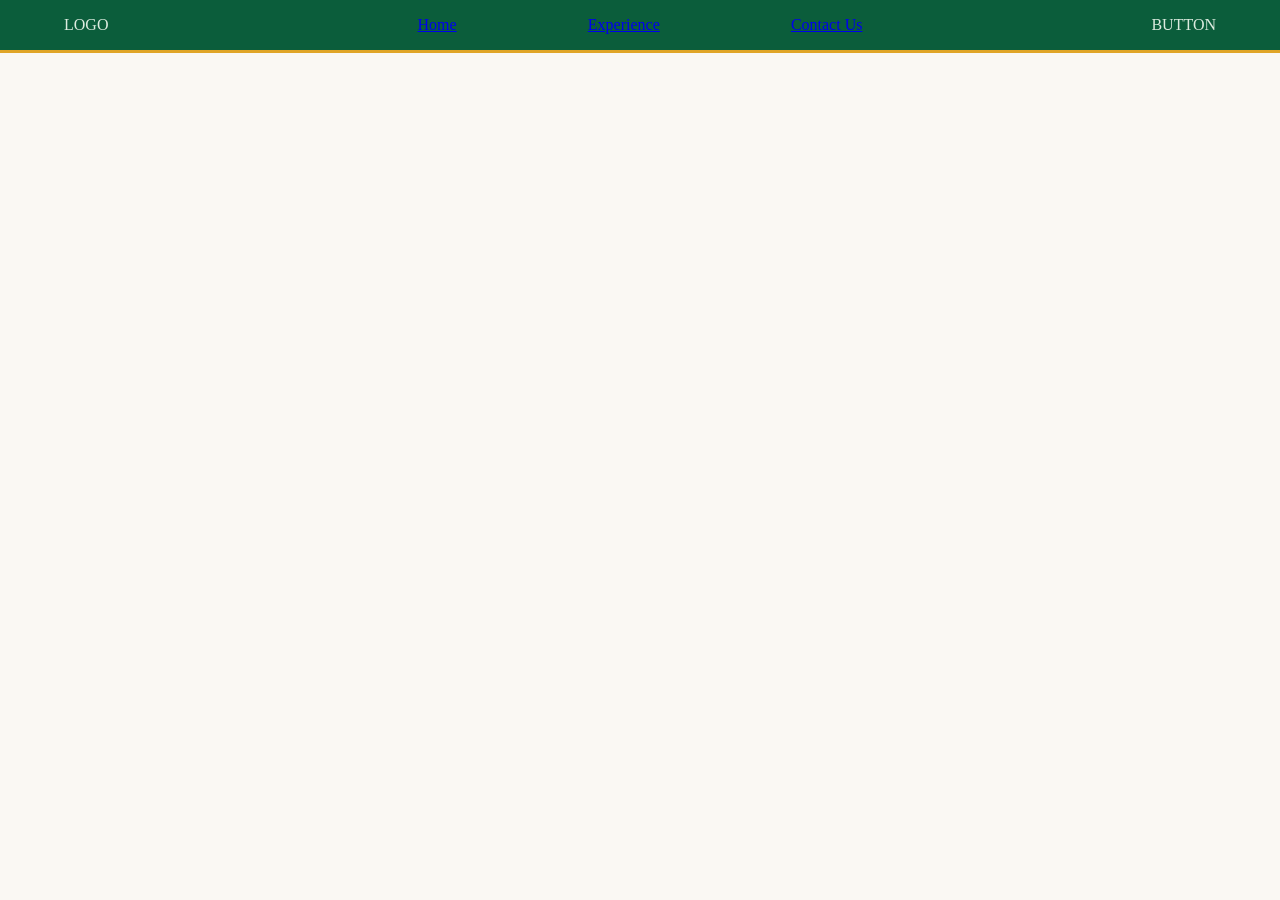
==== index.html @ cf0f407a "Initial commit" ====
<!DOCTYPE html>
<html lang="en">
<head>
	<meta charset="UTF-8">
	<meta name="viewport" content="width=device-width, initial-scale=1.0">
	<link rel="stylesheet" href="css/styles.css">
	<title>Emerald Travels</title>
</head>
<body>
    <header>
        <nav class="navbar">
            <div class="nav-logo">
                LOGO
            </div>
            <div class="nav-main">
                <div><a href="#">Home</a></div>
                <div><a href="experiences.html">Experience</a></div>
                <div><a href="contact.html">Contact Us</a></div>
            </div>
            <div class="nav-extra">
                BUTTON
            </div>
        </nav>
    </header>

    <main>
        <div class="main-container"></div>
    </main>

    <footer>

    </footer>
</body>
</html>
---- css/styles.css ----
:root {
    --color-primary:#0B5D3B;
    --color-secondary:#DCEBDF;
    --color-accent:#E0A526;
    --color-background:#FAF8F3;
    --color-text:#1F2A24;
}

html {
    color: var(--color-text);
}

body {
    margin: 0;
    min-height: 100vh;
    display: flex;
    flex-direction: column;
    background-color: var(--color-background);
}

main {
    flex: 1;
}

.navbar {
    display: flex;
    flex-direction: row;
    justify-content: space-between;
    background-color: var(--color-primary);
    color: var(--color-secondary);
    border-bottom: 0.2rem solid var(--color-accent);
    padding: 1rem 4rem !important;
}

.nav-logo {
    flex: 1;
}

.nav-main {
    display: flex;
    flex-direction: row;
    justify-content: space-around;
    flex: 2;
}

.nav-extra {
    display: flex;
    flex: 1;
    justify-content: flex-end;
}

.main-container {
    padding: 1rem 4rem;
}
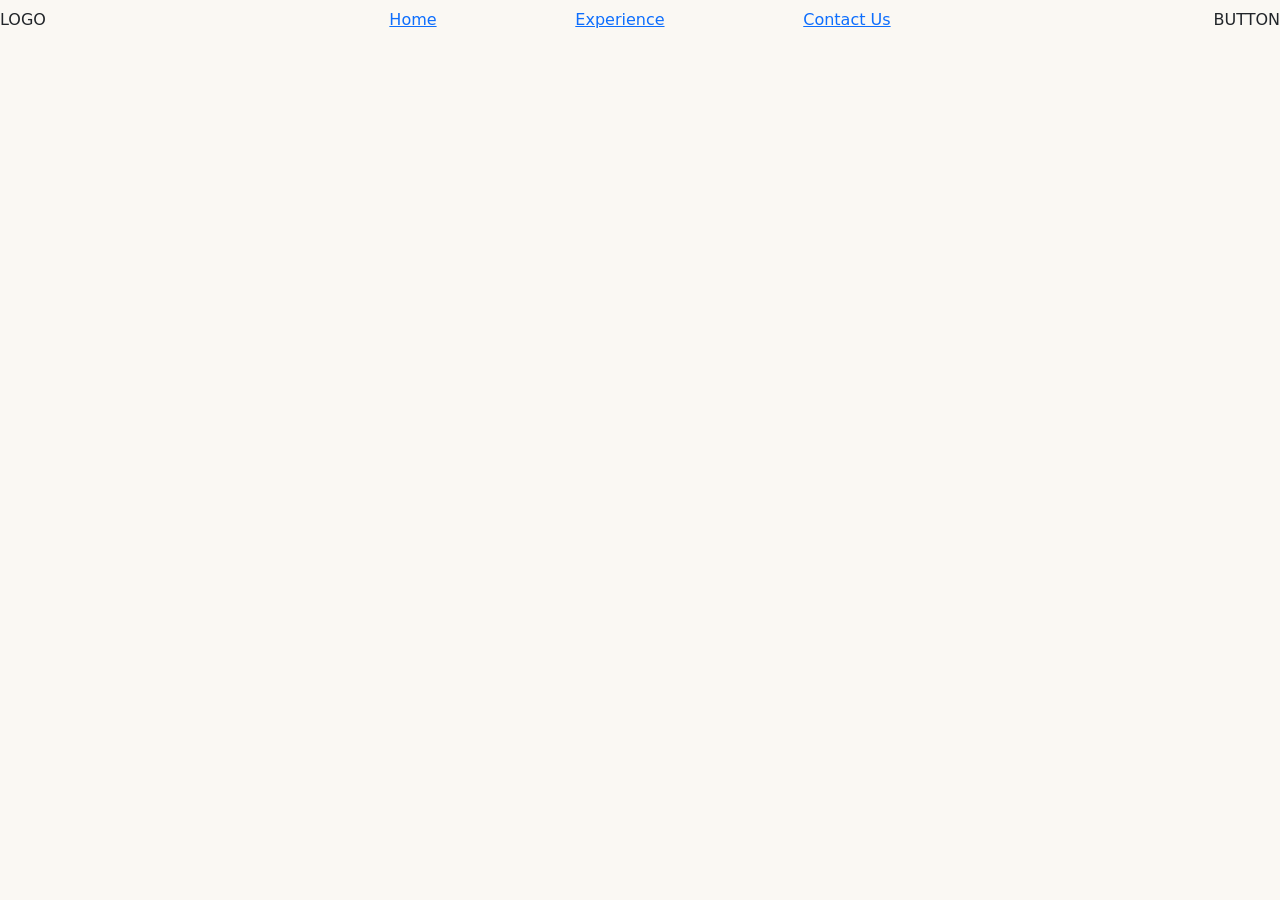
==== commit 8e63eb68: "experiences functionality done, working on contact" ====
--- a/index.html
+++ b/index.html
@@ -1,9 +1,13 @@
 <!DOCTYPE html>
 <html lang="en">
 <head>
-	<meta charset="UTF-8">
+    <meta charset="UTF-8">
 	<meta name="viewport" content="width=device-width, initial-scale=1.0">
-	<link rel="stylesheet" href="css/styles.css">
+	<link rel="stylesheet" href="css/bootstrap.min.css">
+    <link rel="stylesheet" href="css/styles.css">
+	<script src="js/experiences.js" defer></script>
+	<script src="js/bootstrap.min.js" defer></script>
+	<script src="js/main.js" defer></script>
 	<title>Emerald Travels</title>
 </head>
 <body>
@@ -13,7 +17,7 @@
                 LOGO
             </div>
             <div class="nav-main">
-                <div><a href="#">Home</a></div>
+                <div><a href="index.html">Home</a></div>
                 <div><a href="experiences.html">Experience</a></div>
                 <div><a href="contact.html">Contact Us</a></div>
             </div>
--- a/css/styles.css
+++ b/css/styles.css
@@ -22,14 +22,14 @@
     flex: 1;
 }
 
-.navbar {
+.site-nav {
     display: flex;
     flex-direction: row;
     justify-content: space-between;
     background-color: var(--color-primary);
     color: var(--color-secondary);
     border-bottom: 0.2rem solid var(--color-accent);
-    padding: 1rem 4rem !important;
+    padding: 1rem 4rem;
 }
 
 .nav-logo {
@@ -52,3 +52,51 @@
 .main-container {
     padding: 1rem 4rem;
 }
+
+#card-section {
+    display: grid;
+    grid-template-columns: repeat(auto-fill, minmax(18rem, 1fr));
+    gap: 1.5rem;
+}
+
+.experience-card {
+    border: none;
+    border-radius: 0.75rem;
+    overflow: hidden; 
+    border-bottom: 3px solid transparent;
+    box-shadow:
+        0 1px 2px rgba(11, 93, 59, 0.08),
+        0 4px 12px rgba(11, 93, 59, 0.08);
+    transition:
+        transform 250ms ease,
+        box-shadow 250ms ease,
+        border-bottom-color 250ms ease;
+}
+
+.experience-card:hover {
+    transform: translateY(-4px);
+    box-shadow:
+        0 4px 8px rgba(11, 93, 59, 0.10),
+        0 12px 20px rgba(11, 93, 59, 0.18);
+    border-bottom-color: var(--color-accent);
+}
+
+.experience-card img {
+    transition: transform 400ms ease;
+}
+
+.experience-card:hover img {
+    transform: scale(1.05);
+}
+
+@media (prefers-reduced-motion: reduce) {
+    .experience-card,
+    .experience-card img {
+        transition: none;
+    }
+
+    .experience-card:hover,
+    .experience-card:hover img {
+        transform: none;
+    }
+}
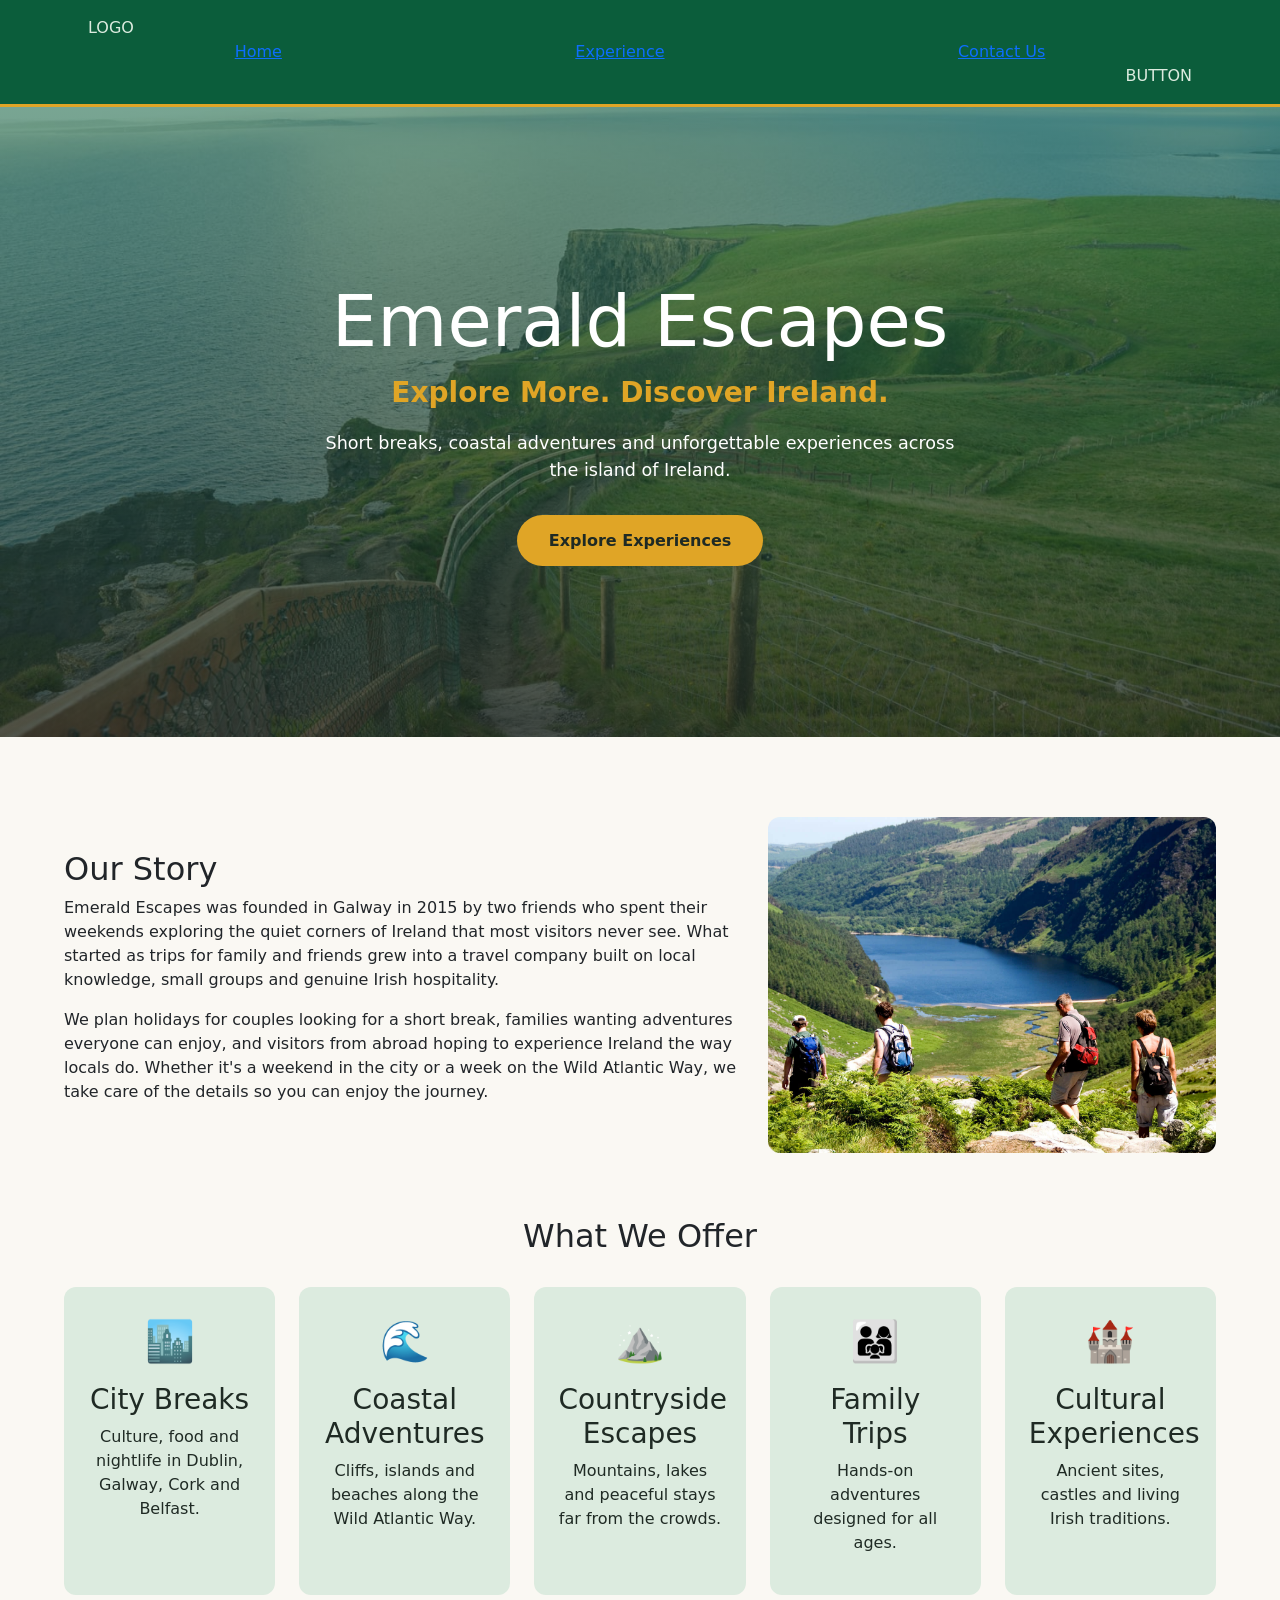
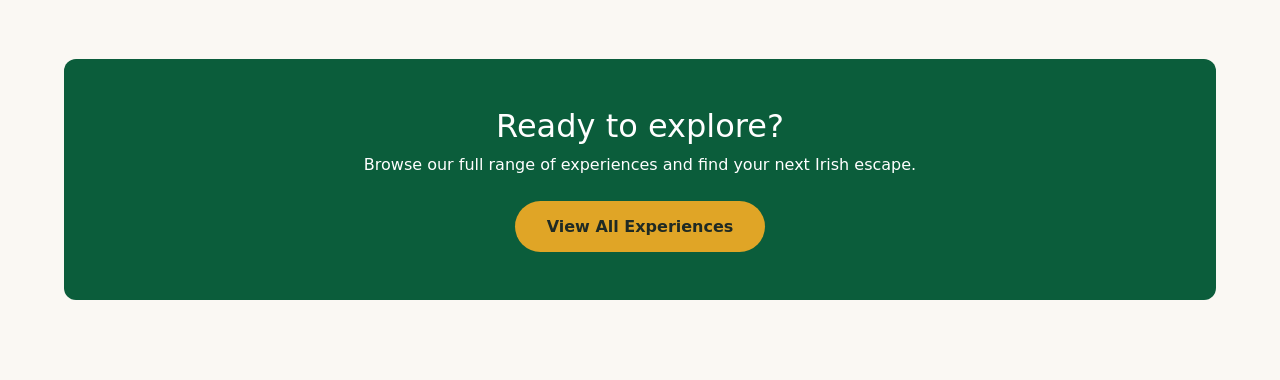
==== commit 5b46ea25: "Contact, home page and first css fixes" ====
--- a/index.html
+++ b/index.html
@@ -1,38 +1,113 @@
 <!DOCTYPE html>
 <html lang="en">
+
 <head>
     <meta charset="UTF-8">
-	<meta name="viewport" content="width=device-width, initial-scale=1.0">
-	<link rel="stylesheet" href="css/bootstrap.min.css">
+    <meta name="viewport" content="width=device-width, initial-scale=1.0">
+    <link rel="stylesheet" href="css/bootstrap.min.css">
     <link rel="stylesheet" href="css/styles.css">
-	<script src="js/experiences.js" defer></script>
-	<script src="js/bootstrap.min.js" defer></script>
-	<script src="js/main.js" defer></script>
-	<title>Emerald Travels</title>
+    <script src="js/bootstrap.min.js" defer></script>
+    <script src="js/main.js" defer></script>
+    <title>Emerald Travels</title>
 </head>
+
 <body>
     <header>
-        <nav class="navbar">
-            <div class="nav-logo">
-                LOGO
-            </div>
-            <div class="nav-main">
-                <div><a href="index.html">Home</a></div>
-                <div><a href="experiences.html">Experience</a></div>
-                <div><a href="contact.html">Contact Us</a></div>
-            </div>
-            <div class="nav-extra">
-                BUTTON
+        <nav class="site-nav">
+            <div class="width-container">
+                <div class="nav-logo">
+                    LOGO
+                </div>
+                <div class="nav-main">
+                    <div><a href="index.html">Home</a></div>
+                    <div><a href="experiences.html">Experience</a></div>
+                    <div><a href="contact.html">Contact Us</a></div>
+                </div>
+                <div class="nav-extra">
+                    BUTTON
+                </div>
             </div>
         </nav>
     </header>
 
     <main>
-        <div class="main-container"></div>
+        <section class="hero">
+            <img src="images/hero/hero.jpg" class="hero-image"
+                alt="Green hills rolling down to the Atlantic coast on a sunny day in the west of Ireland">
+
+            <div class="hero-content">
+                <h1>Emerald Escapes</h1>
+                <p class="hero-tagline">Explore More. Discover Ireland.</p>
+                <p class="hero-subtitle">
+                    Short breaks, coastal adventures and unforgettable experiences across the island of Ireland.
+                </p>
+                <a href="experiences.html" class="btn-accent">Explore Experiences</a>
+            </div>
+        </section>
+
+        <div class="width-container main-container">
+
+            <section class="about">
+                <div class="about-text">
+                    <h2>Our Story</h2>
+                    <p>
+                        Emerald Escapes was founded in Galway in 2015 by two friends who spent their
+                        weekends exploring the quiet corners of Ireland that most visitors never see.
+                        What started as trips for family and friends grew into a travel company built on
+                        local knowledge, small groups and genuine Irish hospitality.
+                    </p>
+                    <p>
+                        We plan holidays for couples looking for a short break, families wanting
+                        adventures everyone can enjoy, and visitors from abroad hoping to experience
+                        Ireland the way locals do. Whether it's a weekend in the city or a week on the
+                        Wild Atlantic Way, we take care of the details so you can enjoy the journey.
+                    </p>
+                </div>
+                <img src="images/home/about.jpg" class="about-image"
+                    alt="A small group of walkers on a guided hike through the Wicklow Mountains">
+            </section>
+
+            <section class="offer">
+                <h2>What We Offer</h2>
+                <div class="offer-grid">
+                    <a href="experiences.html?category=city" class="offer-item">
+                        <span class="offer-icon" aria-hidden="true">🏙️</span>
+                        <h3>City Breaks</h3>
+                        <p>Culture, food and nightlife in Dublin, Galway, Cork and Belfast.</p>
+                    </a>
+                    <a href="experiences.html?category=coastal" class="offer-item">
+                        <span class="offer-icon" aria-hidden="true">🌊</span>
+                        <h3>Coastal Adventures</h3>
+                        <p>Cliffs, islands and beaches along the Wild Atlantic Way.</p>
+                    </a>
+                    <a href="experiences.html?category=countryside" class="offer-item">
+                        <span class="offer-icon" aria-hidden="true">⛰️</span>
+                        <h3>Countryside Escapes</h3>
+                        <p>Mountains, lakes and peaceful stays far from the crowds.</p>
+                    </a>
+                    <a href="experiences.html?category=family" class="offer-item">
+                        <span class="offer-icon" aria-hidden="true">👨‍👩‍👧</span>
+                        <h3>Family Trips</h3>
+                        <p>Hands-on adventures designed for all ages.</p>
+                    </a>
+                    <a href="experiences.html?category=cultural" class="offer-item">
+                        <span class="offer-icon" aria-hidden="true">🏰</span>
+                        <h3>Cultural Experiences</h3>
+                        <p>Ancient sites, castles and living Irish traditions.</p>
+                    </a>
+                </div>
+            </section>
+
+            <section class="cta">
+                <h2>Ready to explore?</h2>
+                <p>Browse our full range of experiences and find your next Irish escape.</p>
+                <a href="experiences.html" class="btn-accent">View All Experiences</a>
+            </section>
+        </div>
     </main>
-
     <footer>
 
     </footer>
 </body>
-</html>
+
+</html>
--- a/css/styles.css
+++ b/css/styles.css
@@ -20,6 +20,13 @@
 
 main {
     flex: 1;
+}
+
+.width-container {
+    width: 100%;
+    max-width: 80rem;
+    margin-inline: auto;
+    padding-inline: 1.5rem;
 }
 
 .site-nav {
@@ -99,4 +106,152 @@
     .experience-card:hover img {
         transform: none;
     }
+}
+
+.hero {
+    position: relative;
+    min-height: 70vh;
+    display: flex;
+    align-items: center;
+    justify-content: center;
+    text-align: center;
+    padding: 4rem 1.5rem;
+    overflow: hidden;
+    color: #ffffff;
+}
+
+.hero-image {
+    position: absolute;
+    inset: 0;
+    width: 100%;
+    height: 100%;
+    object-fit: cover;
+    z-index: 0;
+}
+
+.hero::before {
+    content: "";
+    position: absolute;
+    inset: 0;
+    background: linear-gradient(
+        to bottom,
+        rgba(11, 93, 59, 0.55),
+        rgba(31, 42, 36, 0.75)
+    );
+    z-index: 1;
+}
+
+.hero-content {
+    position: relative;
+    z-index: 2;
+    max-width: 40rem;
+}
+
+.hero h1 {
+    font-size: clamp(2.5rem, 6vw, 4.5rem);
+    margin-bottom: 0.5rem;
+}
+
+.hero-tagline {
+    font-size: clamp(1.25rem, 3vw, 1.75rem);
+    font-weight: 600;
+    color: var(--color-accent);
+    margin-bottom: 1rem;
+}
+
+.hero-subtitle {
+    font-size: 1.1rem;
+    margin-bottom: 2rem;
+}
+
+.btn-accent {
+    display: inline-block;
+    padding: 0.85rem 2rem;
+    background-color: var(--color-accent);
+    color: var(--color-text);
+    font-weight: 600;
+    text-decoration: none;
+    border-radius: 2rem;
+    transition: transform 200ms ease, box-shadow 200ms ease;
+}
+
+.btn-accent:hover {
+    transform: translateY(-2px);
+    box-shadow: 0 6px 16px rgba(0, 0, 0, 0.25);
+}
+
+.btn-accent:focus-visible {
+    outline: 3px solid #ffffff;
+    outline-offset: 3px;
+}
+
+.about,
+.offer,
+.cta {
+    margin: 4rem 0;
+}
+
+.about {
+    display: grid;
+    grid-template-columns: 1fr;
+    gap: 2rem;
+    align-items: center;
+}
+
+@media (min-width: 768px) {
+    .about {
+        grid-template-columns: 3fr 2fr;
+    }
+}
+
+.about-image {
+    width: 100%;
+    aspect-ratio: 4 / 3;
+    object-fit: cover;
+    border-radius: 0.75rem;
+}
+
+.offer h2 {
+    text-align: center;
+    margin-bottom: 2rem;
+}
+
+.offer-grid {
+    display: grid;
+    grid-template-columns: repeat(auto-fit, minmax(12rem, 1fr));
+    gap: 1.5rem;
+}
+
+.offer-item {
+    display: block;
+    padding: 1.5rem;
+    text-align: center;
+    background-color: var(--color-secondary);
+    color: var(--color-text);
+    text-decoration: none;
+    border-radius: 0.75rem;
+    transition: transform 250ms ease, box-shadow 250ms ease;
+}
+
+.offer-item:hover {
+    transform: translateY(-4px);
+    box-shadow: 0 12px 28px rgba(11, 93, 59, 0.18);
+}
+
+.offer-icon {
+    display: block;
+    font-size: 2.5rem;
+    margin-bottom: 0.75rem;
+}
+
+.cta {
+    padding: 3rem 1.5rem;
+    text-align: center;
+    background-color: var(--color-primary);
+    color: #ffffff;
+    border-radius: 0.75rem;
+}
+
+.cta p {
+    margin-bottom: 1.5rem;
 }
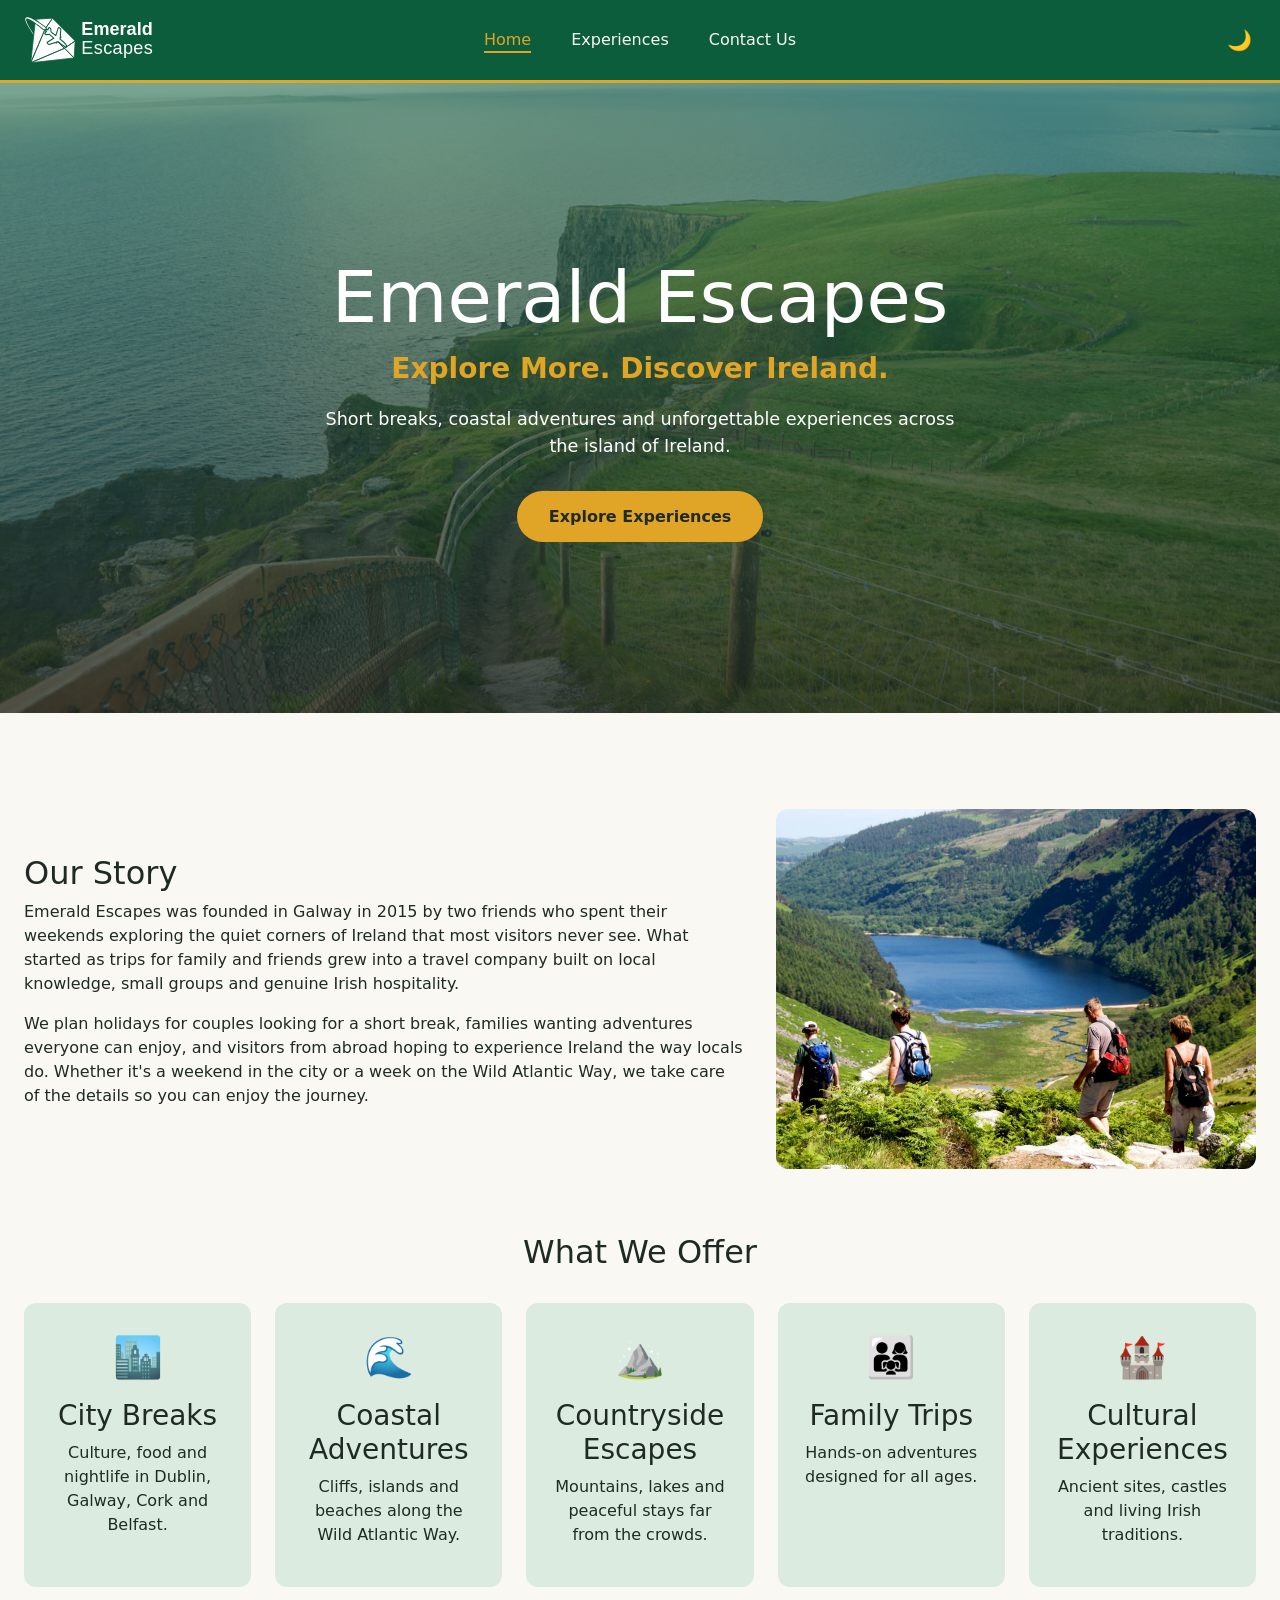
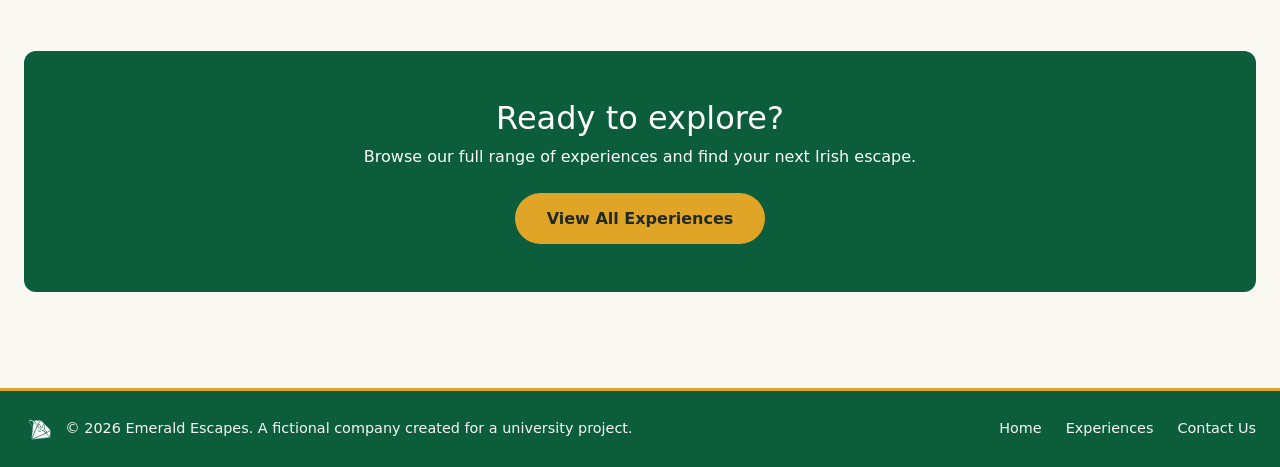
==== commit 1bf569d5: "finished project" ====
--- a/index.html
+++ b/index.html
@@ -1,113 +1,196 @@
-<!DOCTYPE html>
+<!doctype html>
 <html lang="en">
+    <head>
+        <meta charset="UTF-8" />
+        <meta name="viewport" content="width=device-width, initial-scale=1.0" />
+        <link rel="icon" type="image/svg" href="images/emerald-escapes-icon.svg">
+        <link rel="stylesheet" href="css/bootstrap.min.css" />
+        <link rel="stylesheet" href="css/styles.css" />
+        <script src="js/bootstrap.min.js" defer></script>
+        <script src="js/main.js" defer></script>
+        <title>Emerald Travels</title>
+    </head>
 
-<head>
-    <meta charset="UTF-8">
-    <meta name="viewport" content="width=device-width, initial-scale=1.0">
-    <link rel="stylesheet" href="css/bootstrap.min.css">
-    <link rel="stylesheet" href="css/styles.css">
-    <script src="js/bootstrap.min.js" defer></script>
-    <script src="js/main.js" defer></script>
-    <title>Emerald Travels</title>
-</head>
+    <body>
+        <header class="site-header">
+            <nav class="site-nav" aria-label="Main navigation">
+                <div class="width-container nav-inner">
+                    <a href="index.html" class="nav-logo">
+                        <!-- Full logo on larger screens, icon only on small screens-->
+                        <img src="images/home/emerald-escapes-logo-white.svg" class="logo-full" alt="Emerald Escapes home">
+                        <img src="images/home/emerald-escapes-icon-white.svg" class="logo-icon" alt="Emerald Escapes home">
+                    </a>                    <ul class="nav-main" id="nav-main">
+                        <li>
+                            <a href="index.html" aria-current="page">Home</a>
+                        </li>
+                        <li><a href="experiences.html">Experiences</a></li>
+                        <li><a href="contact.html">Contact Us</a></li>
+                    </ul>
+                    <div class="nav-extra">
+                        <button
+                            type="button"
+                            class="theme-toggle"
+                            aria-label="Switch to dark mode"
+                        >
+                            🌙
+                        </button>
+                        <button
+                            type="button"
+                            class="nav-toggle"
+                            aria-label="Open menu"
+                            aria-controls="nav-main"
+                            aria-expanded="false"
+                        >
+                            <span></span>
+                            <span></span>
+                            <span></span>
+                        </button>
+                    </div>
+                </div>
+            </nav>
+        </header>
 
-<body>
-    <header>
-        <nav class="site-nav">
-            <div class="width-container">
-                <div class="nav-logo">
-                    LOGO
-                </div>
-                <div class="nav-main">
-                    <div><a href="index.html">Home</a></div>
-                    <div><a href="experiences.html">Experience</a></div>
-                    <div><a href="contact.html">Contact Us</a></div>
-                </div>
-                <div class="nav-extra">
-                    BUTTON
-                </div>
-            </div>
-        </nav>
-    </header>
+        <main>
+            <section class="hero">
+                <img
+                    src="images/hero/hero.jpg"
+                    class="hero-image"
+                    alt="Green hills rolling down to the Atlantic coast on a sunny day in the west of Ireland"
+                />
 
-    <main>
-        <section class="hero">
-            <img src="images/hero/hero.jpg" class="hero-image"
-                alt="Green hills rolling down to the Atlantic coast on a sunny day in the west of Ireland">
-
-            <div class="hero-content">
-                <h1>Emerald Escapes</h1>
-                <p class="hero-tagline">Explore More. Discover Ireland.</p>
-                <p class="hero-subtitle">
-                    Short breaks, coastal adventures and unforgettable experiences across the island of Ireland.
-                </p>
-                <a href="experiences.html" class="btn-accent">Explore Experiences</a>
-            </div>
-        </section>
-
-        <div class="width-container main-container">
-
-            <section class="about">
-                <div class="about-text">
-                    <h2>Our Story</h2>
-                    <p>
-                        Emerald Escapes was founded in Galway in 2015 by two friends who spent their
-                        weekends exploring the quiet corners of Ireland that most visitors never see.
-                        What started as trips for family and friends grew into a travel company built on
-                        local knowledge, small groups and genuine Irish hospitality.
+                <div class="hero-content">
+                    <h1>Emerald Escapes</h1>
+                    <p class="hero-tagline">Explore More. Discover Ireland.</p>
+                    <p class="hero-subtitle">
+                        Short breaks, coastal adventures and unforgettable
+                        experiences across the island of Ireland.
                     </p>
-                    <p>
-                        We plan holidays for couples looking for a short break, families wanting
-                        adventures everyone can enjoy, and visitors from abroad hoping to experience
-                        Ireland the way locals do. Whether it's a weekend in the city or a week on the
-                        Wild Atlantic Way, we take care of the details so you can enjoy the journey.
-                    </p>
-                </div>
-                <img src="images/home/about.jpg" class="about-image"
-                    alt="A small group of walkers on a guided hike through the Wicklow Mountains">
-            </section>
-
-            <section class="offer">
-                <h2>What We Offer</h2>
-                <div class="offer-grid">
-                    <a href="experiences.html?category=city" class="offer-item">
-                        <span class="offer-icon" aria-hidden="true">🏙️</span>
-                        <h3>City Breaks</h3>
-                        <p>Culture, food and nightlife in Dublin, Galway, Cork and Belfast.</p>
-                    </a>
-                    <a href="experiences.html?category=coastal" class="offer-item">
-                        <span class="offer-icon" aria-hidden="true">🌊</span>
-                        <h3>Coastal Adventures</h3>
-                        <p>Cliffs, islands and beaches along the Wild Atlantic Way.</p>
-                    </a>
-                    <a href="experiences.html?category=countryside" class="offer-item">
-                        <span class="offer-icon" aria-hidden="true">⛰️</span>
-                        <h3>Countryside Escapes</h3>
-                        <p>Mountains, lakes and peaceful stays far from the crowds.</p>
-                    </a>
-                    <a href="experiences.html?category=family" class="offer-item">
-                        <span class="offer-icon" aria-hidden="true">👨‍👩‍👧</span>
-                        <h3>Family Trips</h3>
-                        <p>Hands-on adventures designed for all ages.</p>
-                    </a>
-                    <a href="experiences.html?category=cultural" class="offer-item">
-                        <span class="offer-icon" aria-hidden="true">🏰</span>
-                        <h3>Cultural Experiences</h3>
-                        <p>Ancient sites, castles and living Irish traditions.</p>
-                    </a>
+                    <a href="experiences.html" class="btn-accent"
+                        >Explore Experiences</a
+                    >
                 </div>
             </section>
 
-            <section class="cta">
-                <h2>Ready to explore?</h2>
-                <p>Browse our full range of experiences and find your next Irish escape.</p>
-                <a href="experiences.html" class="btn-accent">View All Experiences</a>
-            </section>
-        </div>
-    </main>
-    <footer>
+            <div class="width-container main-container">
+                <section class="about">
+                    <div class="about-text">
+                        <h2>Our Story</h2>
+                        <p>
+                            Emerald Escapes was founded in Galway in 2015 by two
+                            friends who spent their weekends exploring the quiet
+                            corners of Ireland that most visitors never see.
+                            What started as trips for family and friends grew
+                            into a travel company built on local knowledge,
+                            small groups and genuine Irish hospitality.
+                        </p>
+                        <p>
+                            We plan holidays for couples looking for a short
+                            break, families wanting adventures everyone can
+                            enjoy, and visitors from abroad hoping to experience
+                            Ireland the way locals do. Whether it's a weekend in
+                            the city or a week on the Wild Atlantic Way, we take
+                            care of the details so you can enjoy the journey.
+                        </p>
+                    </div>
+                    <img
+                        src="images/home/about.jpg"
+                        class="about-image"
+                        alt="A small group of walkers on a guided hike through the Wicklow Mountains"
+                    />
+                </section>
 
-    </footer>
-</body>
+                <section class="offer">
+                    <h2>What We Offer</h2>
+                    <div class="offer-grid">
+                        <a
+                            href="experiences.html?category=city"
+                            class="offer-item"
+                        >
+                            <span class="offer-icon" aria-hidden="true"
+                                >🏙️</span
+                            >
+                            <h3>City Breaks</h3>
+                            <p>
+                                Culture, food and nightlife in Dublin, Galway,
+                                Cork and Belfast.
+                            </p>
+                        </a>
+                        <a
+                            href="experiences.html?category=coastal"
+                            class="offer-item"
+                        >
+                            <span class="offer-icon" aria-hidden="true"
+                                >🌊</span
+                            >
+                            <h3>Coastal Adventures</h3>
+                            <p>
+                                Cliffs, islands and beaches along the Wild
+                                Atlantic Way.
+                            </p>
+                        </a>
+                        <a
+                            href="experiences.html?category=countryside"
+                            class="offer-item"
+                        >
+                            <span class="offer-icon" aria-hidden="true"
+                                >⛰️</span
+                            >
+                            <h3>Countryside Escapes</h3>
+                            <p>
+                                Mountains, lakes and peaceful stays far from the
+                                crowds.
+                            </p>
+                        </a>
+                        <a
+                            href="experiences.html?category=family"
+                            class="offer-item"
+                        >
+                            <span class="offer-icon" aria-hidden="true"
+                                >👨‍👩‍👧</span
+                            >
+                            <h3>Family Trips</h3>
+                            <p>Hands-on adventures designed for all ages.</p>
+                        </a>
+                        <a
+                            href="experiences.html?category=cultural"
+                            class="offer-item"
+                        >
+                            <span class="offer-icon" aria-hidden="true"
+                                >🏰</span
+                            >
+                            <h3>Cultural Experiences</h3>
+                            <p>
+                                Ancient sites, castles and living Irish
+                                traditions.
+                            </p>
+                        </a>
+                    </div>
+                </section>
 
-</html>+                <section class="cta">
+                    <h2>Ready to explore?</h2>
+                    <p>
+                        Browse our full range of experiences and find your next
+                        Irish escape.
+                    </p>
+                    <a href="experiences.html" class="btn-accent"
+                        >View All Experiences</a
+                    >
+                </section>
+            </div>
+        </main>
+        <footer class="site-footer">
+            <div class="width-container footer-inner">
+                <div class="footer-brand">
+                    <img src="images/home/emerald-escapes-icon-white.svg" class="footer-icon" alt="">
+                    <p>&copy; 2026 Emerald Escapes. A fictional company created for a university project.</p>
+                </div>
+                <ul class="footer-links">
+                    <li><a href="index.html">Home</a></li>
+                    <li><a href="experiences.html">Experiences</a></li>
+                    <li><a href="contact.html">Contact Us</a></li>
+                </ul>
+            </div>
+        </footer>
+    </body>
+</html>
--- a/css/styles.css
+++ b/css/styles.css
@@ -2,12 +2,31 @@
     --color-primary:#0B5D3B;
     --color-secondary:#DCEBDF;
     --color-accent:#E0A526;
+
     --color-background:#FAF8F3;
     --color-text:#1F2A24;
-}
-
-html {
-    color: var(--color-text);
+    --color-text-muted: #5B6B62;
+    --color-price: #0B5D3B;
+    --color-surface:#FFFFFF;
+
+    --color-on-primary:#FAF8F3;
+    --color-on-accent:#1F2A24;
+
+    --color-error: #C0392B;
+}
+
+[data-theme="dark"] {
+    --color-primary: #0A3D28;
+    --color-secondary: #1E2D25;
+    --color-accent: #E3B04B;
+
+    --color-background: #121A16;
+    --color-text: #E6EDE8;
+    --color-text-muted: #A3B3AA;
+    --color-price: #E3B04B;
+    --color-surface:#18231E;
+
+    --color-error: #F08A7E;
 }
 
 body {
@@ -16,6 +35,8 @@
     display: flex;
     flex-direction: column;
     background-color: var(--color-background);
+    color: var(--color-text);
+    transition: background-color 300ms ease, color 300ms ease;
 }
 
 main {
@@ -29,35 +50,260 @@
     padding-inline: 1.5rem;
 }
 
+/* ------ Navbar styling ------ */
+
+.site-header {
+    position: sticky;
+    top: 0;
+    z-index: 999;
+}
+
+.site-header.scrolled .nav-inner {
+    padding-block: 0.5rem;
+}
+
+.site-header.scrolled .nav-logo img {
+    height: 2.25rem;
+}
+
 .site-nav {
-    display: flex;
-    flex-direction: row;
+    position: relative;
+    background-color: var(--color-primary);
+    border-bottom: 0.2rem solid var(--color-accent);
+}
+
+.nav-inner {
+    display: flex;
+    align-items: center;
+    padding-block: 1rem;
+    transition: padding-block 250ms ease;
+}
+
+.nav-logo {
+    color: var(--color-on-primary);
+    transition: font-size 250ms ease;
+}
+
+.nav-logo img {
+    height: 3rem;
+    width: auto;
+    transition: height 250ms ease;
+}
+
+.logo-icon {
+    display: none;
+}
+
+@media (max-width: 768px) {
+    .logo-full {
+        display: none;
+    }
+
+    .logo-icon {
+        display: block;
+    }
+}
+
+.nav-logo,
+.nav-extra {
+    flex: 1;
+}
+
+.nav-main {
+    flex: none;
+    display: flex;
+    gap: 2.5rem;
+    list-style: none;
+    margin: 0;
+    padding: 0;
+}
+
+.nav-main a {
+    position: relative;
+    color: var(--color-on-primary);
+    text-decoration: none;
+    font-weight: 500;
+    padding-block: 0.25rem;
+}
+
+.nav-main a::after {
+    content: "";
+    position: absolute;
+    left: 0;
+    right: 0;
+    bottom: 0;
+    height: 2px;
+    background-color: var(--color-accent);
+    transform: scaleX(0);
+    transition: transform 250ms ease;
+}
+
+/* Expanding underline bar with accent colour on hovering a nav link */
+.nav-main a:hover::after,
+.nav-main a:focus-visible::after,
+.nav-main a[aria-current="page"]::after {
+    transform: scaleX(1);
+}
+
+.nav-main a[aria-current="page"] {
+    color: var(--color-accent);
+}
+
+.nav-extra {
+    display: flex;
+    justify-content: flex-end;
+    align-items: center;
+    gap: 1rem;
+}
+
+/* Styling for nav hamburger menu (mobile-only) and theme toggle */
+.theme-toggle,
+.nav-toggle {
+    background: none;
+    border: none;
+    cursor: pointer;
+    padding: 0.25rem;
+    font-size: 1.25rem;
+}
+
+.nav-toggle {
+    display: none;
+    flex-direction: column;
+    gap: 5px;
+}
+
+.nav-toggle span {
+    display: block;
+    width: 24px;
+    height: 2px;
+    background-color:var(--color-on-primary);
+}
+
+
+/* Media query for mobile devices */
+@media (max-width: 768px) {
+    .nav-toggle {
+        display: flex;
+    }
+
+    /* Links become a dropdown panel below the bar, hidden until opened */
+    .nav-main {
+        display: none;
+        position: absolute;
+        top: 100%;
+        left: 0;
+        right: 0;
+        flex-direction: column;
+        gap: 0;
+        background-color: var(--color-primary);
+        border-bottom: 0.2rem solid var(--color-accent);
+    }
+
+    .nav-main.open {
+        display: flex;
+    }
+
+    .nav-main a {
+        display: block;
+        padding: 1rem 1.5rem;
+    }
+
+    /* Vertical menu uses a side marker instead of the underline */
+    .nav-main a::after {
+        display: none;
+    }
+
+    .nav-main a[aria-current="page"] {
+        border-left: 4px solid var(--color-accent);
+    }
+}
+
+
+
+.main-container {
+    padding-block: 2rem;
+}
+
+
+/* ------ Experience page ------ */
+
+.page-intro {
+    margin-bottom: 2rem;
+}
+
+#filter-section {
+    margin-bottom: 2rem;
+}
+
+
+/* Responsive columns: 4 on desktop, fewer as the screen narrows */
+.filter-controls {
+    display: grid;
+    grid-template-columns: repeat(auto-fit, minmax(12rem, 1fr));
+    gap: 1.25rem;
+}
+
+.filter-group {
+    display: flex;
+    flex-direction: column;
+    gap: 0.4rem;
+}
+
+.filter-group label {
+    font-size: 0.85rem;
+    font-weight: 600;
+}
+
+.filter-group select {
+    padding: 0.55rem 0.75rem;
+    font: inherit;
+    color: var(--color-text);
+    background-color: var(--color-background);
+    border: 1px solid var(--color-secondary);
+    border-radius: 0.5rem;
+    cursor: pointer;
+}
+
+.filter-group select:focus-visible {
+    outline: 2px solid var(--color-accent);
+    outline-offset: 2px;
+}
+
+/* Colours the slider's track and handle with the brand accent */
+.filter-group input[type="range"] {
+    accent-color: var(--color-accent);
+    cursor: pointer;
+    margin-top: 0.5rem;
+}
+
+.filter-footer {
+    display: flex;
     justify-content: space-between;
-    background-color: var(--color-primary);
-    color: var(--color-secondary);
-    border-bottom: 0.2rem solid var(--color-accent);
-    padding: 1rem 4rem;
-}
-
-.nav-logo {
-    flex: 1;
-}
-
-.nav-main {
-    display: flex;
-    flex-direction: row;
-    justify-content: space-around;
-    flex: 2;
-}
-
-.nav-extra {
-    display: flex;
-    flex: 1;
-    justify-content: flex-end;
-}
-
-.main-container {
-    padding: 1rem 4rem;
+    align-items: center;
+    margin-top: 1rem;
+    padding-top: 1rem;
+    border-top: 1px solid var(--color-secondary);
+    font-size: 0.9rem;
+}
+
+.filter-footer p {
+    margin: 0;
+}
+
+/* Text-style button for secondary actions */
+.btn-link {
+    background: none;
+    border: none;
+    padding: 0;
+    font: inherit;
+    color: var(--color-text);
+    text-decoration: underline;
+    text-underline-offset: 3px;
+    cursor: pointer;
+}
+
+.btn-link:hover {
+    color: var(--color-accent);
 }
 
 #card-section {
@@ -66,11 +312,19 @@
     gap: 1.5rem;
 }
 
+#card-section.filtering .experience-card {
+    view-transition-name: var(--card-name);
+}
+
 .experience-card {
     border: none;
     border-radius: 0.75rem;
-    overflow: hidden; 
+    overflow: hidden;
     border-bottom: 3px solid transparent;
+    border: 1px solid rgba(255, 255, 255, 0.06);
+    background-color: var(--color-surface);
+    color: var(--color-text);
+    cursor: pointer;
     box-shadow:
         0 1px 2px rgba(11, 93, 59, 0.08),
         0 4px 12px rgba(11, 93, 59, 0.08);
@@ -89,6 +343,9 @@
 }
 
 .experience-card img {
+    height: auto;
+    aspect-ratio: 3 / 2;
+    object-fit: cover;
     transition: transform 400ms ease;
 }
 
@@ -96,6 +353,53 @@
     transform: scale(1.05);
 }
 
+.experience-card .card-body {
+    padding: 1.25rem;
+}
+
+.card-location {
+    margin-bottom: 0.35rem;
+    font-size: 0.8rem;
+    font-weight: 600;
+    text-transform: uppercase;
+    letter-spacing: 0.05em;
+    color: var(--color-text-muted);
+}
+
+.experience-card .card-title {
+    margin-bottom: 0.5rem;
+    font-size: 1.2rem;
+    font-weight: 600;
+    line-height: 1.3;
+}
+
+.experience-card .card-text {
+    margin-bottom: 0;
+    font-size: 0.95rem;
+    line-height: 1.55;
+}
+
+.experience-card .card-footer {
+    display: flex;
+    justify-content: space-between;
+    align-items: center;
+    padding: 0.9rem 1.25rem;
+    background-color: transparent;
+    border-top-color: var(--color-secondary);
+}
+
+.card-duration {
+    font-size: 0.9rem;
+    color: var(--color-text-muted);
+}
+
+.card-price {
+    font-size: 1.15rem;
+    font-weight: 700;
+    color: var(--color-price);
+}
+
+/* Accessibility for users with reduced motion enabled */
 @media (prefers-reduced-motion: reduce) {
     .experience-card,
     .experience-card img {
@@ -107,6 +411,106 @@
         transform: none;
     }
 }
+
+/* ------ Experience dialog ------ */
+
+/* This is to fix a bug where view transition to open the dialog would start "under" (z-axis) other cards */
+::view-transition-group(active-card) {
+    z-index: 100;
+}
+
+.experience-dialog {
+    width: min(70rem, calc(100% - 2rem));
+    max-height: calc(100vh - 2rem);
+    padding: 0;
+    border: none;
+    border-radius: 0.75rem;
+    background-color: var(--color-surface);
+    color: var(--color-text);
+    overflow: auto;
+}
+
+.experience-dialog::backdrop {
+    background-color: rgba(0, 0, 0, 0.6);
+}
+
+/* Stop the page behind from scrolling while the dialog is open */
+body:has(.experience-dialog[open]) {
+    overflow: hidden;
+}
+
+/* Image on top on mobile, image left and text right on larger screens */
+.dialog-layout {
+    display: grid;
+    grid-template-columns: 1fr;
+}
+
+@media (min-width: 768px) {
+    .dialog-layout {
+        grid-template-columns: 2fr 1fr;
+    }
+}
+
+.dialog-image {
+    width: 100%;
+    height: 100%;
+    min-height: 16rem;
+    object-fit: cover;
+}
+
+.dialog-content {
+    display: flex;
+    flex-direction: column;
+    gap: 0.75rem;
+    padding: 2rem;
+}
+
+.dialog-content h2 {
+    margin: 0;
+    font-size: 1.6rem;
+}
+
+.dialog-details {
+    display: flex;
+    justify-content: space-between;
+    align-items: center;
+    padding-block: 1rem;
+    border-top: 1px solid var(--color-secondary);
+}
+
+/* Booking button sits at the bottom of the text column */
+.dialog-content .btn-accent {
+    align-self: flex-start;
+    margin-top: auto;
+}
+
+/* Round close button over the image corner, readable on any photo */
+.dialog-close {
+    position: absolute;
+    top: 0.75rem;
+    right: 0.75rem;
+    z-index: 1;
+    width: 2.25rem;
+    height: 2.25rem;
+    border: none;
+    border-radius: 50%;
+    background-color: rgba(0, 0, 0, 0.55);
+    color: #ffffff;
+    cursor: pointer;
+}
+
+/* Users who prefer reduced motion get an instant open and close */
+@media (prefers-reduced-motion: reduce) {
+    ::view-transition-group(*),
+    ::view-transition-old(*),
+    ::view-transition-new(*) {
+        animation: none;
+    }
+}
+
+
+
+/* ------ Home page ------ */
 
 .hero {
     position: relative;
@@ -129,6 +533,7 @@
     z-index: 0;
 }
 
+/* Gradient overlay on hero image to make the text readable */
 .hero::before {
     content: "";
     position: absolute;
@@ -168,7 +573,7 @@
     display: inline-block;
     padding: 0.85rem 2rem;
     background-color: var(--color-accent);
-    color: var(--color-text);
+    color: var(--color-on-accent);
     font-weight: 600;
     text-decoration: none;
     border-radius: 2rem;
@@ -181,7 +586,7 @@
 }
 
 .btn-accent:focus-visible {
-    outline: 3px solid #ffffff;
+    outline: 3px solid var(--color-text);
     outline-offset: 3px;
 }
 
@@ -254,4 +659,163 @@
 
 .cta p {
     margin-bottom: 1.5rem;
-}+}
+
+/* ------ Shared panel card (filters, contact form, contact info) ------ */
+
+.panel {
+    padding: 1.5rem;
+    background-color: var(--color-surface);
+    border: 1px solid var(--color-secondary);
+    border-radius: 0.75rem;
+}
+
+
+/* ------ Contact page ------ */
+
+/* Form and info side by side on wider screens, stacked on mobile */
+.contact-layout {
+    display: grid;
+    grid-template-columns: 1fr;
+    gap: 1.5rem;
+    align-items: start;
+}
+
+@media (min-width: 768px) {
+    .contact-layout {
+        grid-template-columns: 2fr 1fr;
+    }
+}
+
+.form-group {
+    display: flex;
+    flex-direction: column;
+    margin-bottom: 1.25rem;
+}
+
+.form-group label {
+    margin-bottom: 0.35rem;
+    font-weight: 600;
+}
+
+.hint {
+    font-weight: 400;
+    font-size: 0.9rem;
+}
+
+/* Same field style as the filter dropdowns */
+#contact-form input,
+#contact-form select,
+#contact-form textarea {
+    padding: 0.65rem 0.85rem;
+    font: inherit;
+    color: var(--color-text);
+    background-color: var(--color-background);
+    border: 1px solid var(--color-secondary);
+    border-radius: 0.5rem;
+}
+
+#contact-form input:focus-visible,
+#contact-form select:focus-visible,
+#contact-form textarea:focus-visible {
+    outline: 2px solid var(--color-accent);
+    outline-offset: 2px;
+}
+
+#contact-form textarea {
+    resize: vertical;
+}
+
+/* Fields that failed validation, and their messages */
+#contact-form .invalid {
+    border-color: var(--color-error);
+}
+
+.error {
+    margin-top: 0.35rem;
+    font-size: 0.9rem;
+    color: var(--color-error);
+}
+
+/* Confirmation after a successful submit */
+.form-success {
+    padding: 1rem 1.25rem;
+    margin-bottom: 1.5rem;
+    background-color: var(--color-secondary);
+    border-left: 4px solid var(--color-accent);
+}
+
+.contact-info h2 {
+    margin-bottom: 1rem;
+    font-size: 1.25rem;
+}
+
+.contact-info p {
+    margin-bottom: 1rem;
+}
+
+.contact-info a {
+    color: var(--color-text);
+    text-underline-offset: 3px;
+}
+
+/* ------ Footer ------ */
+
+/* Full-width green band, mirroring the navbar with the gold line on top */
+.site-footer {
+    background-color: var(--color-primary);
+    color: var(--color-on-primary);
+    border-top: 0.2rem solid var(--color-accent);
+    font-size: 0.9rem;
+}
+
+.footer-inner {
+    display: flex;
+    flex-wrap: wrap;
+    justify-content: space-between;
+    align-items: center;
+    gap: 1rem;
+    padding-block: 1.5rem;
+}
+
+.footer-inner p {
+    margin: 0;
+}
+
+.footer-brand {
+    display: flex;
+    align-items: center;
+    gap: 0.75rem;
+}
+
+.footer-icon {
+    display: block;
+    height: 1.75rem;
+    width: auto;
+}
+
+.footer-links {
+    display: flex;
+    gap: 1.5rem;
+    list-style: none;
+    margin: 0;
+    padding: 0;
+}
+
+.footer-links a {
+    color: var(--color-on-primary);
+    text-decoration: none;
+}
+
+.footer-links a:hover {
+    color: var(--color-accent);
+    text-decoration: underline;
+    text-underline-offset: 3px;
+}
+
+@media (max-width: 768px) {
+    .footer-inner {
+        flex-direction: column;
+        text-align: center;
+    }
+}
